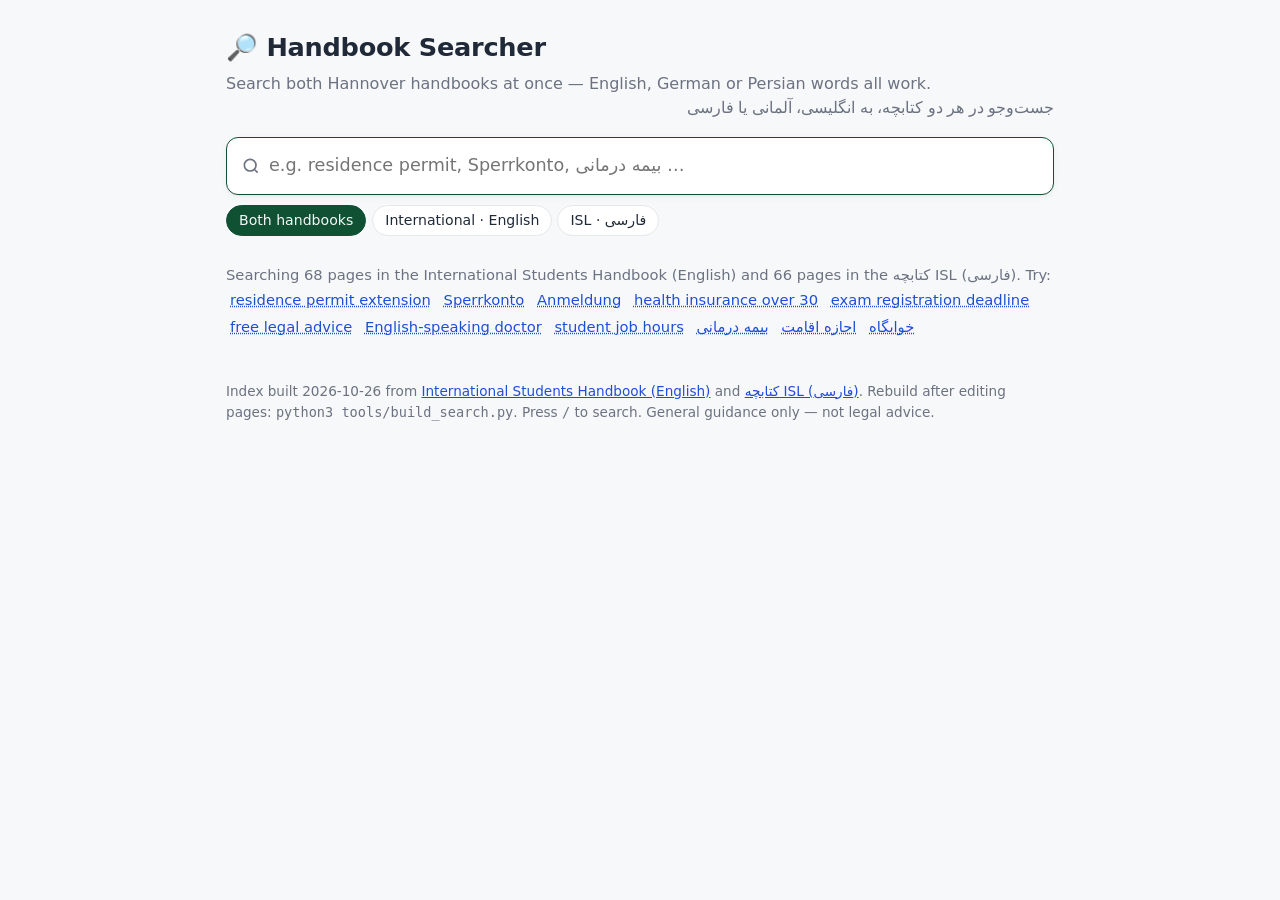
==== search/index.html @ 141222f1 "Port the ISL handbook's October updates and add a search tool - Bring over the 2026-10-25 ISL update" ====
<!doctype html>
<html lang="en">
<head>
<meta charset="utf-8">
<meta name="viewport" content="width=device-width, initial-scale=1">
<title>Handbook Searcher</title>
<meta name="description" content="Search both Hannover student handbooks — the English handbook for international students and the Persian ISL handbook — in one place.">
<style>
:root {
  --bg: #f7f8fa; --panel: #ffffff; --text: #1f2937; --muted: #6b7280; --line: #e5e7eb;
  --accent: #0f5132; --accent-soft: #e7f3ec; --isl: #1e3a8a; --isl-soft: #e8edfb;
  --mark: #fde68a; --mark-text: #111827; --link: #1d4ed8; --shadow: 0 1px 2px rgba(0,0,0,.05), 0 2px 8px rgba(0,0,0,.04);
  --tip: #ecfdf5; --tip-line: #10b981; --note: #eff6ff; --note-line: #3b82f6; --warn: #fffbeb; --warn-line: #f59e0b;
}
@media (prefers-color-scheme: dark) {
  :root:not([data-theme="light"]) {
    --bg: #0f1115; --panel: #171a21; --text: #e5e7eb; --muted: #9ca3af; --line: #2a2f3a;
    --accent: #6fcf97; --accent-soft: #15291f; --isl: #93b4ff; --isl-soft: #18213a;
    --mark: #8a6d0b; --mark-text: #fff; --link: #8ab4ff; --shadow: none;
    --tip: #10241b; --tip-line: #34d399; --note: #111d33; --note-line: #60a5fa; --warn: #2a2110; --warn-line: #fbbf24;
  }
}
:root[data-theme="dark"] {
  --bg: #0f1115; --panel: #171a21; --text: #e5e7eb; --muted: #9ca3af; --line: #2a2f3a;
  --accent: #6fcf97; --accent-soft: #15291f; --isl: #93b4ff; --isl-soft: #18213a;
  --mark: #8a6d0b; --mark-text: #fff; --link: #8ab4ff; --shadow: none;
  --tip: #10241b; --tip-line: #34d399; --note: #111d33; --note-line: #60a5fa; --warn: #2a2110; --warn-line: #fbbf24;
}
* { box-sizing: border-box; }
body { margin: 0; background: var(--bg); color: var(--text); font: 16px/1.55 system-ui, -apple-system, "Segoe UI", "Noto Sans", "Vazirmatn", Tahoma, sans-serif; }
a { color: var(--link); }
.wrap { max-width: 860px; margin: 0 auto; padding: 28px 16px 64px; }
header h1 { margin: 0; font-size: 1.6rem; letter-spacing: -.01em; }
header p { margin: 4px 0 0; color: var(--muted); }
header .fa { font-family: "Vazirmatn", Tahoma, sans-serif; text-align: start; margin-top: 0; }
.searchbar { position: sticky; top: 0; z-index: 5; background: var(--bg); padding: 16px 0 10px; }
.box { display: flex; align-items: center; gap: 8px; background: var(--panel); border: 1px solid var(--line); border-radius: 12px; padding: 4px 6px 4px 14px; box-shadow: var(--shadow); }
.box:focus-within { border-color: var(--accent); }
.box svg { flex: none; color: var(--muted); }
#q { flex: 1; min-width: 0; border: 0; outline: 0; background: transparent; color: var(--text); font: inherit; font-size: 1.1rem; padding: 10px 0; }
#clear { border: 0; background: transparent; color: var(--muted); font-size: 1.3rem; cursor: pointer; padding: 4px 10px; visibility: hidden; }
.filters { display: flex; flex-wrap: wrap; gap: 6px; margin-top: 10px; align-items: center; }
.chip { border: 1px solid var(--line); background: var(--panel); color: var(--text); border-radius: 999px; padding: 4px 12px; font: inherit; font-size: .88rem; cursor: pointer; }
.chip[aria-pressed="true"] { background: var(--accent); border-color: var(--accent); color: var(--bg); }
.status { color: var(--muted); font-size: .9rem; margin-left: auto; }
.examples { margin: 18px 0 0; color: var(--muted); font-size: .92rem; }
.examples button { border: 0; background: none; color: var(--link); cursor: pointer; font: inherit; padding: 2px 4px; text-decoration: underline dotted; }
.card { background: var(--panel); border: 1px solid var(--line); border-radius: 12px; margin: 12px 0; padding: 14px 16px; box-shadow: var(--shadow); }
.card .meta { display: flex; flex-wrap: wrap; gap: 8px; align-items: center; font-size: .8rem; color: var(--muted); }
.badge { border-radius: 6px; padding: 1px 8px; font-weight: 600; background: var(--accent-soft); color: var(--accent); }
.badge.isl { background: var(--isl-soft); color: var(--isl); }
.card h2 { font-size: 1.08rem; margin: 6px 0 2px; }
.card h2 a { color: var(--text); text-decoration: none; }
.card h2 a:hover { text-decoration: underline; }
.hit { border-top: 1px solid var(--line); margin-top: 10px; padding-top: 8px; }
.hit:first-of-type { border-top: 0; margin-top: 4px; padding-top: 0; }
.hit-head { display: flex; gap: 8px; align-items: baseline; justify-content: space-between; }
.hit-head button { border: 0; background: none; padding: 0; font: inherit; font-weight: 600; color: var(--text); cursor: pointer; text-align: start; }
.hit-head button::before { content: "▸ "; color: var(--muted); }
.hit-head button[aria-expanded="true"]::before { content: "▾ "; }
.hit-head a { font-size: .8rem; white-space: nowrap; }
.snippet { color: var(--muted); font-size: .93rem; margin: 2px 0 0; overflow-wrap: anywhere; }
mark { background: var(--mark); color: var(--mark-text); border-radius: 3px; padding: 0 1px; }
.content { margin-top: 8px; font-size: .95rem; overflow-wrap: anywhere; }
.content table { border-collapse: collapse; width: 100%; font-size: .86rem; display: block; overflow-x: auto; }
.content th, .content td { border: 1px solid var(--line); padding: 4px 8px; vertical-align: top; text-align: start; }
.content ul, .content ol { padding-inline-start: 22px; margin: 6px 0; }
.content li { margin: 3px 0; }
.content li.sub { margin-inline-start: 22px; list-style: circle; }
.content pre { background: var(--bg); border: 1px solid var(--line); border-radius: 8px; padding: 8px 10px; overflow-x: auto; direction: ltr; text-align: left; }
.content code { font-size: .88em; }
.content img { max-width: 100%; height: auto; background: #fff; border-radius: 8px; }
.content h4 { margin: 10px 0 4px; }
.alert { border-inline-start: 4px solid var(--note-line); background: var(--note); border-radius: 6px; padding: 6px 10px; margin: 8px 0; }
.alert.tip { border-color: var(--tip-line); background: var(--tip); }
.alert.warning, .alert.caution, .alert.important { border-color: var(--warn-line); background: var(--warn); }
.empty { text-align: center; color: var(--muted); padding: 40px 0; }
footer { margin-top: 40px; color: var(--muted); font-size: .85rem; }
[dir="rtl"] { font-family: "Vazirmatn", Tahoma, system-ui, sans-serif; }
@media (max-width: 560px) { header h1 { font-size: 1.35rem; } .status { width: 100%; margin-left: 0; } }
</style>
</head>
<body>
<div class="wrap">
  <header>
    <h1>🔎 Handbook Searcher</h1>
    <p>Search both Hannover handbooks at once — English, German or Persian words all work.</p>
    <p class="fa" dir="rtl" lang="fa">جست‌وجو در هر دو کتابچه، به انگلیسی، آلمانی یا فارسی</p>
  </header>

  <div class="searchbar">
    <div class="box">
      <svg width="20" height="20" viewBox="0 0 24 24" fill="none" stroke="currentColor" stroke-width="2" aria-hidden="true"><circle cx="11" cy="11" r="7"/><path d="m20 20-3.5-3.5"/></svg>
      <input id="q" type="search" dir="auto" autocomplete="off" spellcheck="false"
             placeholder="e.g. residence permit, Sperrkonto, بیمه درمانی …" aria-label="Search the handbooks">
      <button id="clear" type="button" aria-label="Clear search">×</button>
    </div>
    <div class="filters" role="group" aria-label="Which handbook">
      <button class="chip" data-hb="" aria-pressed="true">Both handbooks</button>
      <span id="hb-chips"></span>
      <span class="status" id="status" aria-live="polite"></span>
    </div>
  </div>

  <main id="results"></main>

  <footer id="footer"></footer>
</div>

<script src="search-index.js"></script>
<script>
(() => {
  "use strict";
  const DATA = window.HANDBOOK_SEARCH;
  const $ = (id) => document.getElementById(id);
  const results = $("results"), input = $("q"), status = $("status");

  if (!DATA) {
    results.innerHTML = '<p class="empty">The search index is missing. Run <code>python3 tools/build_search.py</code> and reload.</p>';
    return;
  }

  // Same steps as normalize() in tools/build_search.py.
  const FA_DIGITS = "۰۱۲۳۴۵۶۷۸۹", AR_DIGITS = "٠١٢٣٤٥٦٧٨٩";
  const LETTERS = { "ي": "ی", "ى": "ی", "ك": "ک", "ة": "ه", "‌": "", "‍": "", "ـ": "" };
  function norm(s) {
    s = s.replace(/[يىكة‌‍ـ]/g, (c) => LETTERS[c])
         .replace(/[۰-۹]/g, (c) => FA_DIGITS.indexOf(c))
         .replace(/[٠-٩]/g, (c) => AR_DIGITS.indexOf(c));
    s = s.normalize("NFKD").replace(/\p{Mn}/gu, "").toLowerCase().replace(/ß/g, "ss");
    return s.replace(/[^\p{L}\p{N}_]+/gu, " ").trim();
  }

  // Plain searchable text of a markdown chunk: link targets and markup removed.
  const toText = (md) => md.replace(/!?\[([^\]]*)\]\([^)]*\)/g, "$1").replace(/\[!(TIP|NOTE|WARNING|IMPORTANT|CAUTION)\]/g, "")
                            .replace(/[*_`>#|]/g, " ").replace(/-{3,}/g, " ");

  const HB = DATA.handbooks, PAGES = DATA.pages;
  const SYN = new Map(), PHRASES = [];
  for (const group of DATA.synonyms) {
    const g = [...new Set(group.map(norm).filter(Boolean))];
    for (const w of g) { SYN.set(w, g); if (w.includes(" ")) PHRASES.push(w); }
  }
  PHRASES.sort((a, b) => b.length - a.length);
  const ITEMS = DATA.items.map(([p, heading, anchor, md]) => {
    const page = PAGES[p], text = toText(md);
    return { p, page, heading, anchor, md, text,
             nTitle: norm(`${page.n} ${page.t}`), nHead: norm(heading), nBody: norm(text) };
  });

  // ---- query parsing and scoring (mirrors tools/search.py) ----
  function parse(q) {
    let rest = ` ${norm(q)} `;
    const found = [];
    for (const ph of PHRASES) if (rest.includes(` ${ph} `)) { found.push(ph); rest = rest.replace(` ${ph} `, " "); }
    const words = rest.split(" ").filter(Boolean);
    const kept = words.length + found.length > 1 ? words.filter((w) => w.length > 1 || /\d/.test(w)) : words;
    const escRe = (w) => w.replace(/[.*+?^${}()|[\]\\]/g, "\\$&");
    return [...found, ...kept].map((w) => {
      const alts = [w, ...(SYN.get(w) || []).filter((s) => s !== w)];
      return { word: w, alts, starts: alts.map((a) => new RegExp(`(^| )${escRe(a)}`, "g")) };
    });
  }
  function count(hay, needle, cap) {
    let n = 0, i = hay.indexOf(needle);
    while (i !== -1 && n < cap) { n++; i = hay.indexOf(needle, i + needle.length); }
    return n;
  }
  function score(item, groups, phrase, requireAll) {
    let total = 0, matched = 0;
    for (const g of groups) {
      let best = 0;
      g.alts.forEach((alt, k) => {
        // The typed word may match inside words (German compounds); synonyms only at a word start.
        const re = g.starts[k], atStart = (s) => { re.lastIndex = 0; return re.test(s); };
        let s;
        if (k === 0) {
          s = (item.nTitle.includes(alt) ? 8 : 0) + (item.nHead.includes(alt) ? 5 : 0) + count(item.nBody, alt, 5);
          if (s && (atStart(item.nTitle) || atStart(item.nHead) || atStart(item.nBody))) s *= 1.25;
        } else {
          s = ((atStart(item.nTitle) ? 8 : 0) + (atStart(item.nHead) ? 5 : 0) + Math.min((item.nBody.match(re) || []).length, 5)) * 0.7;
        }
        best = Math.max(best, s);
      });
      if (best) { matched++; total += best; } else if (requireAll) return 0;
    }
    if (!matched) return 0;
    if (groups.length > 1 && (item.nBody.includes(phrase) || item.nHead.includes(phrase) || item.nTitle.includes(phrase))) total += 12;
    return total * (matched / groups.length);
  }

  // ---- markdown → HTML for the expanded section ----
  const esc = (s) => s.replace(/[&<>"]/g, (c) => ({ "&": "&amp;", "<": "&lt;", ">": "&gt;", '"': "&quot;" }[c]));
  function resolve(url, page) {
    if (/^(https?:|mailto:|#)/.test(url)) return url;
    try { return new URL(url, HB[page.h].url + page.p).href; } catch { return url; }
  }
  function inline(s, page) {
    s = esc(s);
    s = s.replace(/!\[([^\]]*)\]\(([^)\s]+)\)/g, (_, alt, u) => `<img alt="${alt}" src="${resolve(u.replace(/&amp;/g, "&"), page)}?raw=true" loading="lazy">`);
    s = s.replace(/\[([^\]]+)\]\(([^)\s]+)\)/g, (_, t, u) => `<a href="${resolve(u.replace(/&amp;/g, "&"), page)}" target="_blank" rel="noopener">${t}</a>`);
    s = s.replace(/\*\*([^*]+)\*\*/g, "<strong>$1</strong>").replace(/`([^`]+)`/g, "<code>$1</code>")
         .replace(/(^|[\s(])\*([^*\s][^*]*)\*/g, "$1<em>$2</em>").replace(/\\([|#*_])/g, "$1");
    return s;
  }
  function render(md, page) {
    const lines = md.split("\n"), out = [];
    let i = 0;
    while (i < lines.length) {
      const line = lines[i];
      if (/^```/.test(line)) {
        const code = []; i++;
        while (i < lines.length && !/^```/.test(lines[i])) code.push(lines[i++]);
        i++; out.push(`<pre><code>${esc(code.join("\n"))}</code></pre>`); continue;
      }
      if (/^\s*\|/.test(line)) {
        const rows = [];
        while (i < lines.length && /^\s*\|/.test(lines[i])) rows.push(lines[i++]);
        const cells = (r) => r.trim().replace(/^\||\|$/g, "").split(/(?<!\\)\|/).map((c) => c.trim());
        const body = rows.filter((r) => !/^\s*\|[\s|:-]+\|\s*$/.test(r));
        const [head, ...rest] = body;
        out.push("<table><thead><tr>" + cells(head).map((c) => `<th>${inline(c, page)}</th>`).join("") + "</tr></thead><tbody>" +
                 rest.map((r) => "<tr>" + cells(r).map((c) => `<td>${inline(c, page)}</td>`).join("") + "</tr>").join("") + "</tbody></table>");
        continue;
      }
      if (/^>/.test(line)) {
        const q = [];
        while (i < lines.length && /^>/.test(lines[i])) q.push(lines[i++].replace(/^>\s?/, ""));
        const kind = (q[0].match(/^\[!(\w+)\]/) || [])[1];
        if (kind) q.shift();
        out.push(`<div class="alert ${kind ? kind.toLowerCase() : ""}">${q.filter(Boolean).map((l) => inline(l, page)).join("<br>")}</div>`);
        continue;
      }
      if (/^\s*([-*]|\d+\.)\s+/.test(line)) {
        const ordered = /^\s*\d+\./.test(line), items = [];
        while (i < lines.length && (/^\s*([-*]|\d+\.)\s+/.test(lines[i]) || (/^\s{2,}\S/.test(lines[i]) && items.length))) {
          const l = lines[i++], m = l.match(/^(\s*)([-*]|\d+\.)\s+(.*)$/);
          if (m) items.push({ sub: m[1].length > 0, text: m[3], n: parseInt(m[2], 10) });
          else items[items.length - 1].text += " " + l.trim();
        }
        const start = ordered && items[0].n > 1 ? ` start="${items[0].n}"` : "";
        out.push(`<${ordered ? "ol" : "ul"}${start}>` + items.map((it) => `<li${it.sub ? ' class="sub"' : ""}>${inline(it.text, page)}</li>`).join("") + `</${ordered ? "ol" : "ul"}>`);
        continue;
      }
      if (/^#{4,}\s/.test(line)) { out.push(`<h4>${inline(line.replace(/^#+\s*/, ""), page)}</h4>`); i++; continue; }
      if (!line.trim()) { i++; continue; }
      const para = [];
      while (i < lines.length && lines[i].trim() && !/^(\s*\||>|```|\s*([-*]|\d+\.)\s|#)/.test(lines[i])) para.push(lines[i++]);
      if (!para.length) para.push(lines[i++]);
      out.push(`<p>${inline(para.join(" "), page)}</p>`);
    }
    return out.join("");
  }

  // ---- snippets with highlighting ----
  function highlight(text, words, synonyms) {
    const plain = text.replace(/\s+/g, " ").trim();
    const normChars = [], map = [];
    for (let i = 0; i < plain.length; i++) {
      if (/[\u200c\u200dـ\p{Mn}]/u.test(plain[i])) continue;
      const n = norm(plain[i]) || " ";
      for (const c of n) { normChars.push(c); map.push(i); }
    }
    const hay = normChars.join(""), ranges = [];
    for (const w of [...words, ...synonyms]) {
      const wordStartOnly = !words.includes(w);
      let i = hay.indexOf(w);
      while (i !== -1) {
        if (!wordStartOnly || i === 0 || hay[i - 1] === " ") ranges.push([map[i], map[i + w.length - 1] + 1]);
        i = hay.indexOf(w, i + w.length);
      }
    }
    ranges.sort((a, b) => a[0] - b[0]);
    const first = ranges.length ? ranges[0][0] : 0;
    let from = Math.max(0, first - 70);
    if (from > 0) { const sp = plain.indexOf(" ", from); if (sp !== -1 && sp < first) from = sp + 1; }
    let to = Math.min(plain.length, from + 230);
    if (to < plain.length) { const sp = plain.lastIndexOf(" ", to); if (sp > first) to = sp; }
    let out = "", pos = from;
    for (const [a, b] of ranges) {
      if (b <= pos || a >= to) continue;
      out += esc(plain.slice(pos, Math.max(a, pos))) + "<mark>" + esc(plain.slice(Math.max(a, pos), Math.min(b, to))) + "</mark>";
      pos = Math.min(b, to);
    }
    out += esc(plain.slice(pos, to));
    return (from > 0 ? "… " : "") + out + (to < plain.length ? " …" : "");
  }

  // ---- UI ----
  let hbFilter = "";
  $("hb-chips").innerHTML = HB.map((h, i) => `<button class="chip" data-hb="${i}" aria-pressed="false">${esc(h.short)}</button>`).join(" ");
  document.querySelectorAll(".chip").forEach((chip) => chip.addEventListener("click", () => {
    hbFilter = chip.dataset.hb;
    document.querySelectorAll(".chip").forEach((c) => c.setAttribute("aria-pressed", String(c === chip)));
    run();
  }));

  const EXAMPLES = ["residence permit extension", "Sperrkonto", "Anmeldung", "health insurance over 30", "exam registration deadline",
                    "free legal advice", "English-speaking doctor", "student job hours", "بیمه درمانی", "اجازه اقامت", "خوابگاه"];
  function welcome() {
    const counts = HB.map((h, i) => `${PAGES.filter((p) => p.h === i).length} pages in the ${esc(h.name)}`).join(" and ");
    results.innerHTML = `<p class="examples">Searching ${counts}. Try:` +
      EXAMPLES.map((e) => ` <button type="button" dir="auto">${esc(e)}</button>`).join("") + "</p>";
    results.querySelectorAll(".examples button").forEach((b) => b.addEventListener("click", () => { input.value = b.textContent; run(); input.focus(); }));
  }

  function run() {
    const q = input.value.trim();
    $("clear").style.visibility = q ? "visible" : "hidden";
    const hash = q ? "#q=" + encodeURIComponent(q) + (hbFilter ? "&hb=" + hbFilter : "") : " ";
    history.replaceState(null, "", hash === " " ? location.pathname + location.search : hash);
    if (!q) { status.textContent = ""; welcome(); return; }
    const groups = parse(q);
    if (!groups.length) { status.textContent = ""; results.innerHTML = ""; return; }
    const phrase = groups.map((g) => g.word).join(" ");
    const pool = hbFilter === "" ? ITEMS : ITEMS.filter((it) => String(it.page.h) === hbFilter);
    let partial = false;
    let scored = pool.map((it) => [it, score(it, groups, phrase, true)]).filter(([, s]) => s > 0);
    if (!scored.length && groups.length > 1) {
      partial = true;
      scored = pool.map((it) => [it, score(it, groups, phrase, false)]).filter(([, s]) => s > 0);
    }
    // Group section hits by page; best section first.
    const byPage = new Map();
    for (const [it, s] of scored) {
      if (!byPage.has(it.p)) byPage.set(it.p, []);
      byPage.get(it.p).push([it, s]);
    }
    const pages = [...byPage.entries()].map(([p, hits]) => {
      hits.sort((a, b) => b[1] - a[1]);
      return { p, hits, score: hits[0][1] + 0.15 * hits.slice(1).reduce((a, h) => a + h[1], 0) };
    }).sort((a, b) => b.score - a.score);

    const words = groups.map((g) => g.word);
    const synonyms = [...new Set(groups.flatMap((g) => g.alts.slice(1)))].filter((s) => !words.includes(s));
    const nSections = scored.length;
    status.textContent = pages.length ? `${pages.length} page${pages.length > 1 ? "s" : ""} · ${nSections} section${nSections > 1 ? "s" : ""}` : "";
    if (!pages.length) {
      results.innerHTML = `<p class="empty">Nothing found for “${esc(q)}”. Try fewer or other words — German terms often work best (e.g. <em>Anmeldung</em>, <em>Sperrkonto</em>).</p>`;
      return;
    }
    const html = [];
    if (partial) html.push('<p class="examples">No page contains all the words — showing pages with some of them.</p>');
    for (const { p, hits } of pages.slice(0, 40)) {
      const page = PAGES[p], hb = HB[page.h];
      const pageUrl = hb.url + page.p;
      html.push(`<article class="card" dir="${hb.dir}" lang="${hb.lang}">
        <div class="meta"><span class="badge ${hb.id === "isl" ? "isl" : ""}">${esc(hb.short)}</span><span>${esc(page.s)}</span></div>
        <h2><a href="${pageUrl}" target="_blank" rel="noopener">${esc(page.t)}</a></h2>
        ${hits.slice(0, 3).map(([it]) => `<div class="hit" data-i="${ITEMS.indexOf(it)}">
          <div class="hit-head"><button type="button" aria-expanded="false">${esc(it.heading || page.t)}</button>
          <a href="${pageUrl}#${encodeURIComponent(it.anchor)}" target="_blank" rel="noopener">${hb.lang === "fa" ? "باز کردن ↗" : "Open ↗"}</a></div>
          <p class="snippet">${highlight(it.text, words, synonyms)}</p></div>`).join("")}
      </article>`);
    }
    results.innerHTML = html.join("");
    results.querySelectorAll(".hit-head button").forEach((btn) => btn.addEventListener("click", () => {
      const hit = btn.closest(".hit"), open = btn.getAttribute("aria-expanded") === "true";
      btn.setAttribute("aria-expanded", String(!open));
      const existing = hit.querySelector(".content");
      if (existing) { existing.hidden = open; hit.querySelector(".snippet").hidden = !open; return; }
      const it = ITEMS[+hit.dataset.i];
      const div = document.createElement("div");
      div.className = "content";
      div.innerHTML = render(it.md, it.page);
      hit.appendChild(div);
      hit.querySelector(".snippet").hidden = true;
    }));
  }

  let timer;
  input.addEventListener("input", () => { clearTimeout(timer); timer = setTimeout(run, 120); });
  $("clear").addEventListener("click", () => { input.value = ""; run(); input.focus(); });
  document.addEventListener("keydown", (e) => {
    if (e.key === "/" && document.activeElement !== input) { e.preventDefault(); input.focus(); }
  });

  function fromHash() {
    const params = new URLSearchParams(location.hash.slice(1));
    hbFilter = params.get("hb") && HB[+params.get("hb")] ? params.get("hb") : "";
    document.querySelectorAll(".chip").forEach((c) => c.setAttribute("aria-pressed", String(c.dataset.hb === hbFilter)));
    input.value = params.get("q") || "";
    run();
  }
  // replaceState in run() does not fire hashchange, so this only reacts to links and the address bar.
  window.addEventListener("hashchange", fromHash);
  fromHash();
  if (!input.value) input.focus();

  $("footer").innerHTML = `Index built ${esc(DATA.built)} from ${HB.map((h) => `<a href="${h.url.replace(/blob\/main\/$/, "")}" target="_blank" rel="noopener">${esc(h.name)}</a>`).join(" and ")}. ` +
    "Rebuild after editing pages: <code>python3 tools/build_search.py</code>. Press <kbd>/</kbd> to search. General guidance only — not legal advice.";
})();
</script>
</body>
</html>
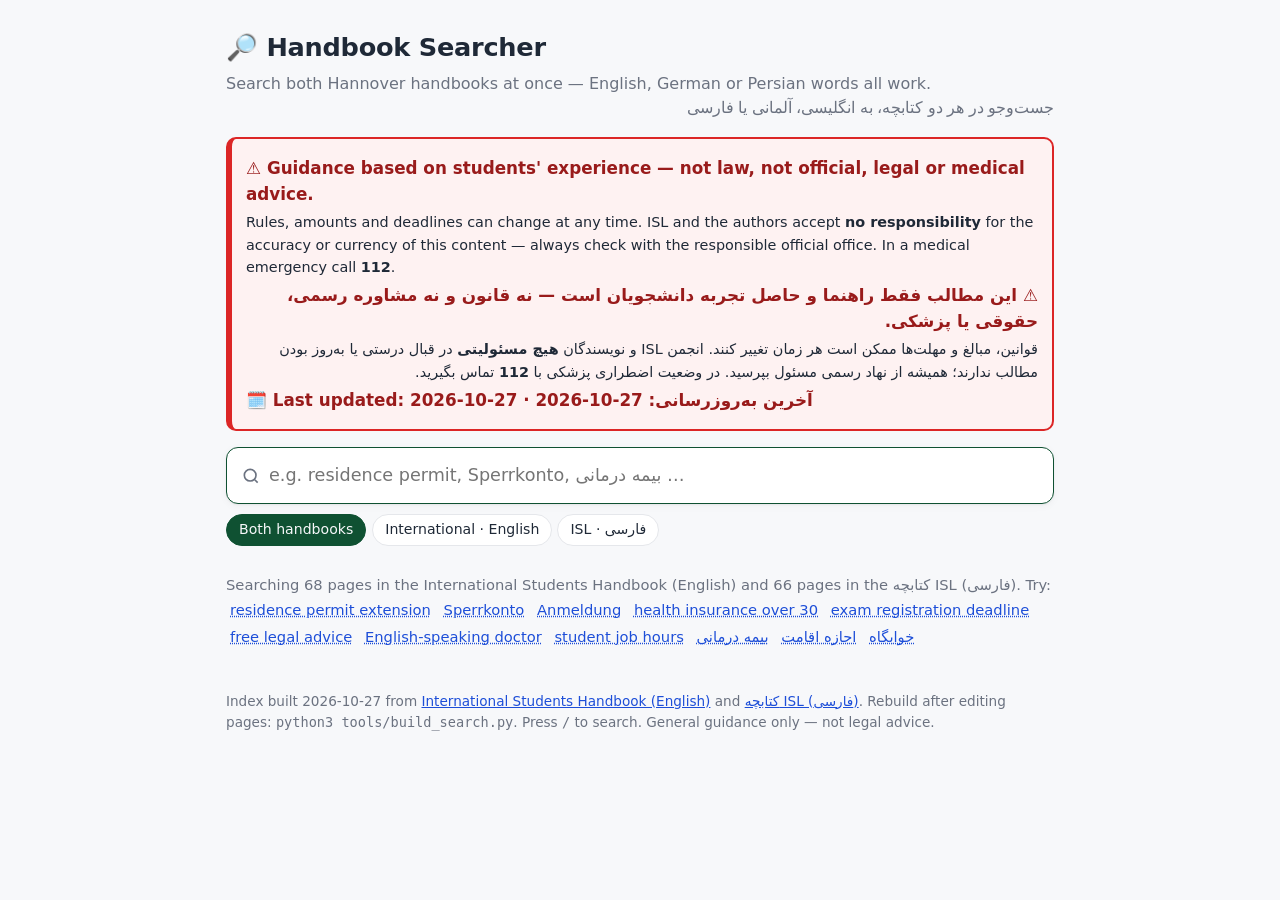
==== commit faa43735: "Add a large disclaimer, last-updated date and medical disclaimer to every page - Every page and inde" ====
--- a/search/index.html
+++ b/search/index.html
@@ -10,21 +10,21 @@
   --bg: #f7f8fa; --panel: #ffffff; --text: #1f2937; --muted: #6b7280; --line: #e5e7eb;
   --accent: #0f5132; --accent-soft: #e7f3ec; --isl: #1e3a8a; --isl-soft: #e8edfb;
   --mark: #fde68a; --mark-text: #111827; --link: #1d4ed8; --shadow: 0 1px 2px rgba(0,0,0,.05), 0 2px 8px rgba(0,0,0,.04);
-  --tip: #ecfdf5; --tip-line: #10b981; --note: #eff6ff; --note-line: #3b82f6; --warn: #fffbeb; --warn-line: #f59e0b;
+  --danger: #fef2f2; --danger-line: #dc2626; --danger-text: #991b1b; --tip: #ecfdf5; --tip-line: #10b981; --note: #eff6ff; --note-line: #3b82f6; --warn: #fffbeb; --warn-line: #f59e0b;
 }
 @media (prefers-color-scheme: dark) {
   :root:not([data-theme="light"]) {
     --bg: #0f1115; --panel: #171a21; --text: #e5e7eb; --muted: #9ca3af; --line: #2a2f3a;
     --accent: #6fcf97; --accent-soft: #15291f; --isl: #93b4ff; --isl-soft: #18213a;
     --mark: #8a6d0b; --mark-text: #fff; --link: #8ab4ff; --shadow: none;
-    --tip: #10241b; --tip-line: #34d399; --note: #111d33; --note-line: #60a5fa; --warn: #2a2110; --warn-line: #fbbf24;
+    --danger: #2a1215; --danger-line: #f87171; --danger-text: #fca5a5; --tip: #10241b; --tip-line: #34d399; --note: #111d33; --note-line: #60a5fa; --warn: #2a2110; --warn-line: #fbbf24;
   }
 }
 :root[data-theme="dark"] {
   --bg: #0f1115; --panel: #171a21; --text: #e5e7eb; --muted: #9ca3af; --line: #2a2f3a;
   --accent: #6fcf97; --accent-soft: #15291f; --isl: #93b4ff; --isl-soft: #18213a;
   --mark: #8a6d0b; --mark-text: #fff; --link: #8ab4ff; --shadow: none;
-  --tip: #10241b; --tip-line: #34d399; --note: #111d33; --note-line: #60a5fa; --warn: #2a2110; --warn-line: #fbbf24;
+  --danger: #2a1215; --danger-line: #f87171; --danger-text: #fca5a5; --tip: #10241b; --tip-line: #34d399; --note: #111d33; --note-line: #60a5fa; --warn: #2a2110; --warn-line: #fbbf24;
 }
 * { box-sizing: border-box; }
 body { margin: 0; background: var(--bg); color: var(--text); font: 16px/1.55 system-ui, -apple-system, "Segoe UI", "Noto Sans", "Vazirmatn", Tahoma, sans-serif; }
@@ -74,6 +74,9 @@
 .alert { border-inline-start: 4px solid var(--note-line); background: var(--note); border-radius: 6px; padding: 6px 10px; margin: 8px 0; }
 .alert.tip { border-color: var(--tip-line); background: var(--tip); }
 .alert.warning, .alert.caution, .alert.important { border-color: var(--warn-line); background: var(--warn); }
+.disclaimer { margin: 16px 0 0; padding: 12px 14px; border: 2px solid var(--danger-line); border-inline-start-width: 6px; background: var(--danger); border-radius: 10px; font-size: .9rem; }
+.disclaimer p { margin: 4px 0; }
+.disclaimer .big { font-weight: 700; font-size: 1.05rem; color: var(--danger-text); }
 .empty { text-align: center; color: var(--muted); padding: 40px 0; }
 footer { margin-top: 40px; color: var(--muted); font-size: .85rem; }
 [dir="rtl"] { font-family: "Vazirmatn", Tahoma, system-ui, sans-serif; }
@@ -87,6 +90,14 @@
     <p>Search both Hannover handbooks at once — English, German or Persian words all work.</p>
     <p class="fa" dir="rtl" lang="fa">جست‌وجو در هر دو کتابچه، به انگلیسی، آلمانی یا فارسی</p>
   </header>
+
+  <aside class="disclaimer" role="note">
+    <p class="big">⚠️ Guidance based on students' experience — not law, not official, legal or medical advice.</p>
+    <p>Rules, amounts and deadlines can change at any time. ISL and the authors accept <strong>no responsibility</strong> for the accuracy or currency of this content — always check with the responsible official office. In a medical emergency call <strong>112</strong>.</p>
+    <p class="big" dir="rtl" lang="fa">⚠️ این مطالب فقط راهنما و حاصل تجربه دانشجویان است — نه قانون و نه مشاوره رسمی، حقوقی یا پزشکی.</p>
+    <p dir="rtl" lang="fa">قوانین، مبالغ و مهلت‌ها ممکن است هر زمان تغییر کنند. انجمن ISL و نویسندگان <strong>هیچ مسئولیتی</strong> در قبال درستی یا به‌روز بودن مطالب ندارند؛ همیشه از نهاد رسمی مسئول بپرسید. در وضعیت اضطراری پزشکی با <strong>112</strong> تماس بگیرید.</p>
+    <p class="big" id="updated"></p>
+  </aside>
 
   <div class="searchbar">
     <div class="box">
@@ -387,6 +398,7 @@
   fromHash();
   if (!input.value) input.focus();
 
+  $("updated").innerHTML = `🗓️ Last updated: <bdi dir="ltr">${esc(DATA.built)}</bdi> · <span dir="rtl" lang="fa">آخرین به‌روزرسانی: <bdi dir="ltr">${esc(DATA.built)}</bdi></span>`;
   $("footer").innerHTML = `Index built ${esc(DATA.built)} from ${HB.map((h) => `<a href="${h.url.replace(/blob\/main\/$/, "")}" target="_blank" rel="noopener">${esc(h.name)}</a>`).join(" and ")}. ` +
     "Rebuild after editing pages: <code>python3 tools/build_search.py</code>. Press <kbd>/</kbd> to search. General guidance only — not legal advice.";
 })();
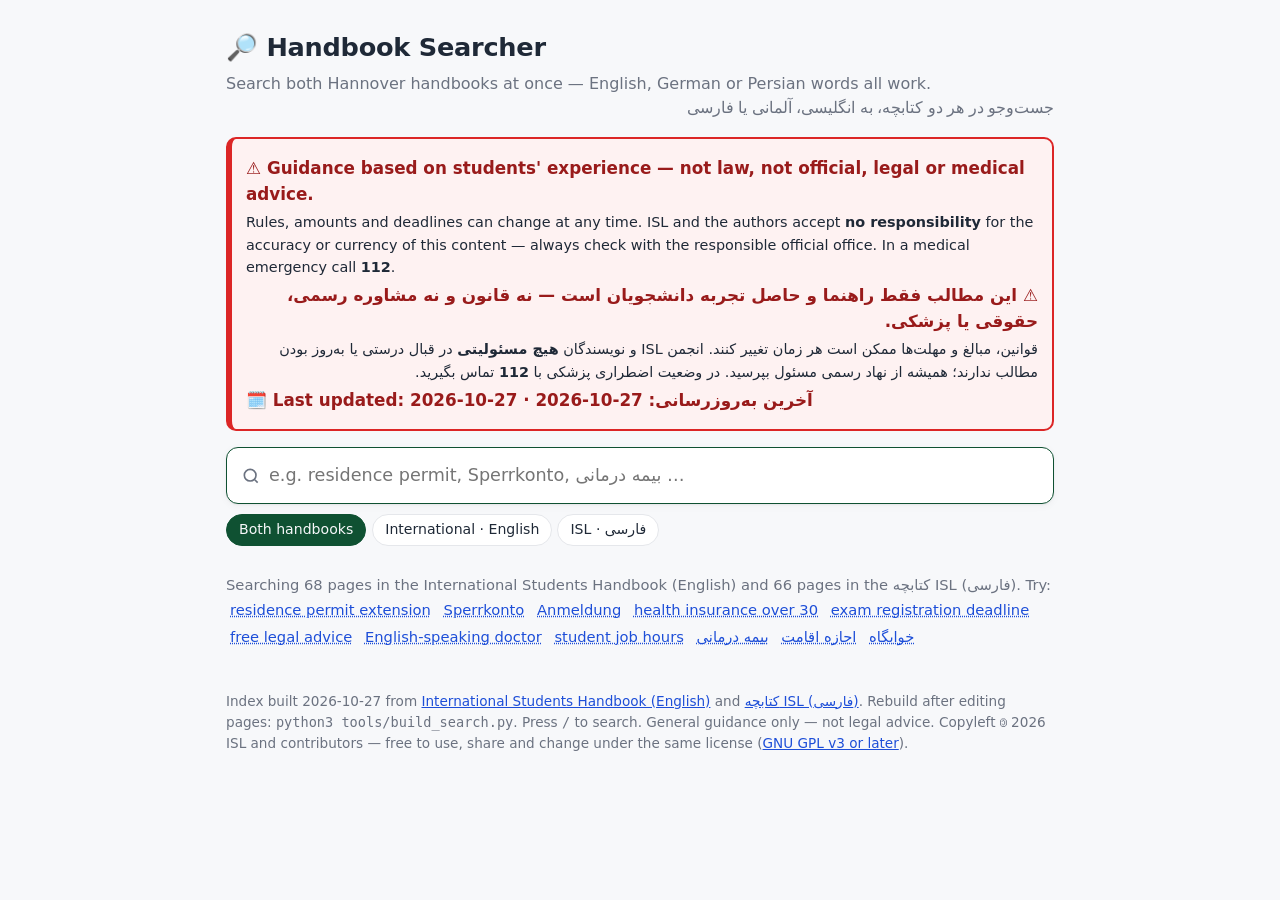
==== commit b6040c69: "Publish everything as copyleft: replace the copyright notice - README: "Copyleft 🄯 2026 ISL and cont" ====
--- a/search/index.html
+++ b/search/index.html
@@ -1,4 +1,5 @@
 <!doctype html>
+<!-- SPDX-License-Identifier: GPL-3.0-or-later · Copyleft 🄯 2026 ISL and contributors -->
 <html lang="en">
 <head>
 <meta charset="utf-8">
@@ -400,7 +401,8 @@
 
   $("updated").innerHTML = `🗓️ Last updated: <bdi dir="ltr">${esc(DATA.built)}</bdi> · <span dir="rtl" lang="fa">آخرین به‌روزرسانی: <bdi dir="ltr">${esc(DATA.built)}</bdi></span>`;
   $("footer").innerHTML = `Index built ${esc(DATA.built)} from ${HB.map((h) => `<a href="${h.url.replace(/blob\/main\/$/, "")}" target="_blank" rel="noopener">${esc(h.name)}</a>`).join(" and ")}. ` +
-    "Rebuild after editing pages: <code>python3 tools/build_search.py</code>. Press <kbd>/</kbd> to search. General guidance only — not legal advice.";
+    "Rebuild after editing pages: <code>python3 tools/build_search.py</code>. Press <kbd>/</kbd> to search. General guidance only — not legal advice. " +
+    "Copyleft 🄯 2026 ISL and contributors — free to use, share and change under the same license (<a href=\"https://www.gnu.org/licenses/gpl-3.0.html\" target=\"_blank\" rel=\"noopener\">GNU GPL v3 or later</a>).";
 })();
 </script>
 </body>
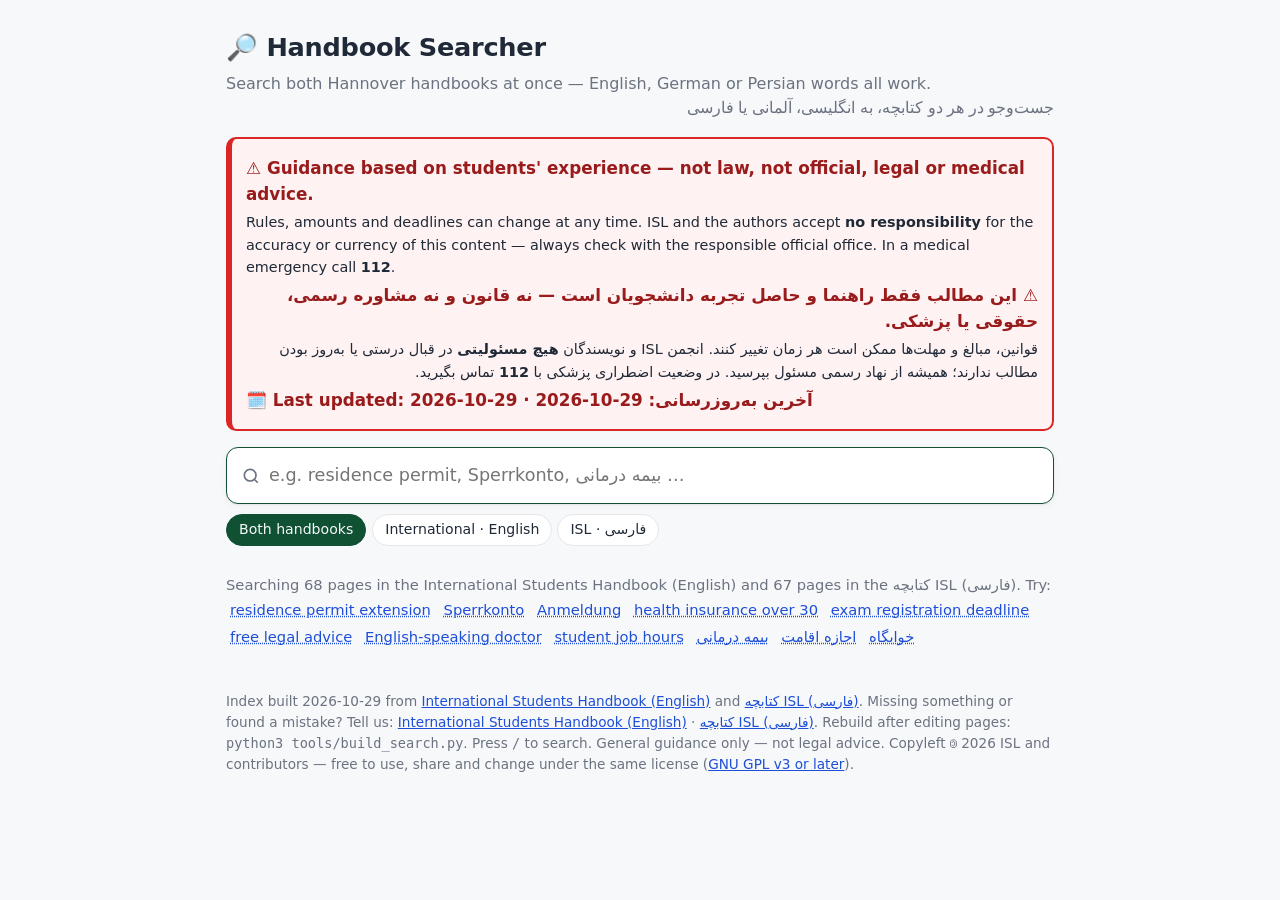
==== commit 6ba66e48: "Add feedback buttons to every page and an idea issue template Each page's top box now links to repor" ====
--- a/search/index.html
+++ b/search/index.html
@@ -401,6 +401,7 @@
 
   $("updated").innerHTML = `🗓️ Last updated: <bdi dir="ltr">${esc(DATA.built)}</bdi> · <span dir="rtl" lang="fa">آخرین به‌روزرسانی: <bdi dir="ltr">${esc(DATA.built)}</bdi></span>`;
   $("footer").innerHTML = `Index built ${esc(DATA.built)} from ${HB.map((h) => `<a href="${h.url.replace(/blob\/main\/$/, "")}" target="_blank" rel="noopener">${esc(h.name)}</a>`).join(" and ")}. ` +
+    `Missing something or found a mistake? Tell us: ${HB.map((h) => `<a href="${h.url.replace(/blob\/main\/$/, "issues/new/choose")}" target="_blank" rel="noopener">${esc(h.name)}</a>`).join(" · ")}. ` +
     "Rebuild after editing pages: <code>python3 tools/build_search.py</code>. Press <kbd>/</kbd> to search. General guidance only — not legal advice. " +
     "Copyleft 🄯 2026 ISL and contributors — free to use, share and change under the same license (<a href=\"https://www.gnu.org/licenses/gpl-3.0.html\" target=\"_blank\" rel=\"noopener\">GNU GPL v3 or later</a>).";
 })();
